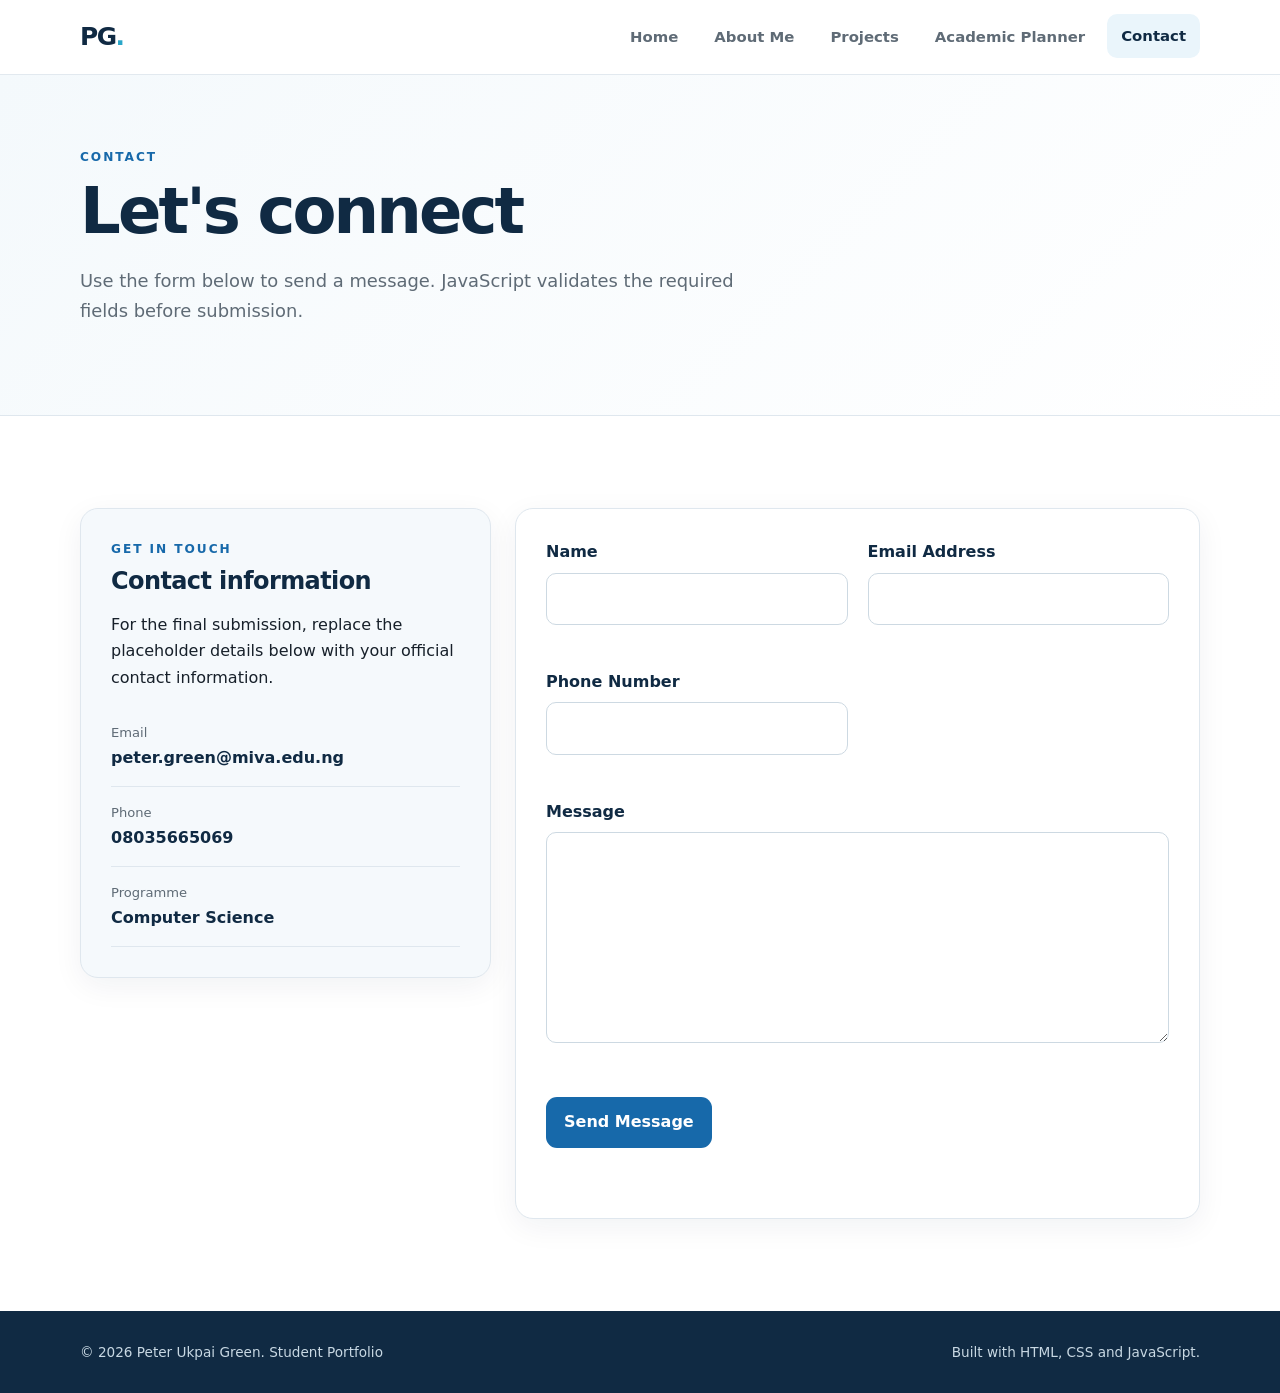
==== contact.html @ fe4ecb3f "portfolio" ====
<!DOCTYPE html>
<html lang="en">
<head>
    <meta charset="UTF-8">
    <meta name="viewport" content="width=device-width, initial-scale=1.0">
    <meta name="description" content="Contact form for Peter Ukpai Green.">
    <title>Contact | Peter Ukpai Green</title>
    <link rel="stylesheet" href="css/style.css">
</head>
<body>
    <header class="site-header">
        <nav class="navbar container" aria-label="Main navigation">
            <a class="brand" href="index.html">PG<span>.</span></a>
            <button class="menu-toggle" type="button" aria-label="Toggle navigation" aria-expanded="false">
                <span></span><span></span><span></span>
            </button>
            <ul class="nav-links">
                <li><a href="index.html">Home</a></li>
                <li><a href="about.html">About Me</a></li>
                <li><a href="projects.html">Projects</a></li>
                <li><a href="planner.html">Academic Planner</a></li>
                <li><a class="active" href="contact.html">Contact</a></li>
            </ul>
        </nav>
    </header>

    <main>
        <section class="page-hero section">
            <div class="container">
                <p class="eyebrow">CONTACT</p>
                <h1>Let's connect</h1>
                <p class="lead narrow">Use the form below to send a message. JavaScript validates the required fields before submission.</p>
            </div>
        </section>

        <section class="section">
            <div class="container contact-grid">
                <aside class="content-card contact-info">
                    <p class="eyebrow">GET IN TOUCH</p>
                    <h2>Contact information</h2>
                    <p>For the final submission, replace the placeholder details below with your official contact information.</p>

                    <div class="contact-item">
                        <span>Email</span>
                        <strong>peter.green@miva.edu.ng</strong>
                    </div>
                    <div class="contact-item">
                        <span>Phone</span>
                        <strong>08035665069</strong>
                    </div>
                    <div class="contact-item">
                        <span>Programme</span>
                        <strong>Computer Science</strong>
                    </div>
                </aside>

                <article class="form-card">
                    <form id="contactForm" novalidate>
                        <div class="form-grid">
                            <div class="field">
                                <label for="name">Name</label>
                                <input id="name" name="name" type="text" autocomplete="name" required>
                                <small class="error" id="nameError"></small>
                            </div>

                            <div class="field">
                                <label for="email">Email Address</label>
                                <input id="email" name="email" type="email" autocomplete="email" required>
                                <small class="error" id="emailError"></small>
                            </div>

                            <div class="field">
                                <label for="phone">Phone Number</label>
                                <input id="phone" name="phone" type="tel" inputmode="numeric" autocomplete="tel" required>
                                <small class="error" id="phoneError"></small>
                            </div>

                            <div class="field field-full">
                                <label for="message">Message</label>
                                <textarea id="message" name="message" rows="7" required></textarea>
                                <small class="error" id="messageError"></small>
                            </div>
                        </div>

                        <button class="btn btn-primary" type="submit">Send Message</button>
                        <p id="contactSuccess" class="success-message" aria-live="polite"></p>
                    </form>
                </article>
            </div>
        </section>
    </main>

    <footer class="site-footer">
        <div class="container footer-inner">
            <p>&copy; 2026 Peter Ukpai Green. Student Portfolio</p>
            <p>Built with HTML, CSS and JavaScript.</p>
        </div>
    </footer>

    <script src="js/script.js"></script>
</body>
</html>
---- css/style.css ----
:root {
    --navy: #102a43;
    --blue: #1769aa;
    --blue-dark: #0d4f82;
    --cyan: #2aa7c9;
    --ink: #17202a;
    --muted: #5f6b76;
    --line: #dfe7ee;
    --soft: #f4f8fb;
    --white: #ffffff;
    --success: #1b7f5b;
    --danger: #b42318;
    --shadow: 0 18px 45px rgba(16, 42, 67, 0.10);
    --radius: 18px;
    --max: 1120px;
}

* { box-sizing: border-box; }

html { scroll-behavior: smooth; }

body {
    margin: 0;
    color: var(--ink);
    background: var(--white);
    font-family: Inter, ui-sans-serif, system-ui, -apple-system, BlinkMacSystemFont, "Segoe UI", sans-serif;
    line-height: 1.65;
}

img, video { max-width: 100%; display: block; }

a { color: inherit; }

.container {
    width: min(calc(100% - 40px), var(--max));
    margin-inline: auto;
}

.site-header {
    position: sticky;
    top: 0;
    z-index: 100;
    background: rgba(255,255,255,.94);
    backdrop-filter: blur(12px);
    border-bottom: 1px solid rgba(223,231,238,.9);
}

.navbar {
    min-height: 74px;
    display: flex;
    align-items: center;
    justify-content: space-between;
    gap: 30px;
}

.brand {
    font-size: 1.55rem;
    font-weight: 900;
    text-decoration: none;
    color: var(--navy);
    letter-spacing: -0.06em;
}

.brand span { color: var(--cyan); }

.nav-links {
    list-style: none;
    display: flex;
    gap: 8px;
    padding: 0;
    margin: 0;
}

.nav-links a {
    display: block;
    padding: 10px 14px;
    border-radius: 10px;
    color: var(--muted);
    text-decoration: none;
    font-size: .93rem;
    font-weight: 700;
    transition: background .2s ease, color .2s ease, transform .2s ease;
}

.nav-links a:hover,
.nav-links a.active {
    color: var(--navy);
    background: #eaf5fb;
    transform: translateY(-1px);
}

.menu-toggle {
    display: none;
    border: 0;
    background: transparent;
    padding: 8px;
    cursor: pointer;
}

.menu-toggle span {
    display: block;
    width: 25px;
    height: 2px;
    background: var(--navy);
    margin: 5px;
    transition: transform .2s ease;
}

.section { padding: 92px 0; }

.section-soft { background: var(--soft); }

.hero {
    min-height: 660px;
    display: flex;
    align-items: center;
    background:
        radial-gradient(circle at 85% 15%, rgba(42,167,201,.16), transparent 28%),
        linear-gradient(135deg, #f8fcff 0%, #eef7fb 100%);
}

.hero-grid {
    display: grid;
    grid-template-columns: 1.1fr .9fr;
    gap: 70px;
    align-items: center;
}

.hero-copy h1,
.page-hero h1 {
    margin: 10px 0 20px;
    color: var(--navy);
    line-height: 1.08;
    letter-spacing: -0.045em;
    font-size: clamp(2.7rem, 6vw, 5rem);
}

.hero-copy h1 span { color: var(--blue); }

.lead {
    max-width: 700px;
    font-size: 1.12rem;
    color: var(--muted);
}

.lead.narrow { max-width: 680px; }

.eyebrow {
    margin: 0;
    color: var(--blue);
    font-size: .76rem;
    font-weight: 900;
    letter-spacing: .16em;
}

.button-row {
    display: flex;
    flex-wrap: wrap;
    gap: 12px;
    margin-top: 30px;
}

.btn {
    border: 0;
    border-radius: 11px;
    padding: 12px 18px;
    display: inline-flex;
    align-items: center;
    justify-content: center;
    text-decoration: none;
    font: inherit;
    font-weight: 800;
    cursor: pointer;
    transition: transform .2s ease, box-shadow .2s ease, background .2s ease;
}

.btn:hover {
    transform: translateY(-2px);
    box-shadow: 0 10px 22px rgba(16,42,67,.14);
}

.btn-primary { color: white; background: var(--blue); }
.btn-primary:hover { background: var(--blue-dark); }
.btn-secondary { color: var(--navy); background: white; border: 1px solid var(--line); }

.profile-card {
    margin: 0;
    padding: 18px;
    background: white;
    border: 1px solid var(--line);
    border-radius: 24px;
    box-shadow: var(--shadow);
    transform: rotate(1.2deg);
}

.profile-card figcaption {
    padding: 14px 4px 2px;
    text-align: center;
    font-weight: 800;
    color: var(--navy);
}

.profile-frame {
    overflow: hidden;
    border-radius: 16px;
    aspect-ratio: 4 / 5;
    background: #dcecf4;
}

.section-heading {
    max-width: 720px;
    margin-bottom: 38px;
}

.section-heading h2,
.content-card h2,
.planner-card h2,
.form-card h2,
.contact-info h2,
.planner-info h2 {
    color: var(--navy);
    line-height: 1.2;
    margin: 8px 0 12px;
    letter-spacing: -.025em;
}

.section-heading h2 { font-size: clamp(2rem, 4vw, 3rem); }

.feature-grid,
.project-grid {
    display: grid;
    grid-template-columns: repeat(3, 1fr);
    gap: 22px;
}

.feature-card,
.content-card,
.project-card,
.planner-card,
.form-card {
    background: white;
    border: 1px solid var(--line);
    border-radius: var(--radius);
    box-shadow: 0 8px 30px rgba(16,42,67,.06);
}

.feature-card {
    padding: 28px;
    transition: transform .2s ease, box-shadow .2s ease;
}

.feature-card:hover {
    transform: translateY(-5px);
    box-shadow: var(--shadow);
}

.icon {
    width: 46px;
    height: 46px;
    border-radius: 12px;
    display: grid;
    place-items: center;
    color: var(--blue);
    background: #eaf5fb;
    font-weight: 900;
}

.feature-card h3 { margin-bottom: 6px; color: var(--navy); }
.feature-card p { color: var(--muted); margin-bottom: 0; }

.media-section {
    display: grid;
    grid-template-columns: .8fr 1.2fr;
    gap: 45px;
    align-items: center;
}

.media-card {
    border: 1px solid var(--line);
    border-radius: var(--radius);
    padding: 12px;
    box-shadow: var(--shadow);
}


.media-note {
    color: var(--muted);
    font-size: .82rem;
    margin: 10px 4px 2px;
}

.page-hero {
    padding: 72px 0;
    background: linear-gradient(135deg, #f4f9fc, #ffffff);
    border-bottom: 1px solid var(--line);
}

.page-hero h1 { font-size: clamp(2.4rem, 5vw, 4rem); }

.about-grid,
.contact-grid,
.planner-layout,
.two-column {
    display: grid;
    grid-template-columns: 1.2fr .8fr;
    gap: 24px;
    align-items: start;
}

.content-card,
.form-card,
.planner-card { padding: 30px; }

.highlight-card { background: var(--navy); color: white; }
.highlight-card h2, .highlight-card .eyebrow { color: white; }
.highlight-card p { color: #d8e7f0; }

.quote-box {
    display: grid;
    gap: 3px;
    padding: 18px;
    margin-top: 25px;
    border-radius: 12px;
    background: rgba(255,255,255,.09);
    border: 1px solid rgba(255,255,255,.14);
}

.quote-box span { color: #c6d9e5; font-size: .9rem; }

.table-wrap { overflow-x: auto; margin-top: 20px; }

table {
    width: 100%;
    border-collapse: collapse;
    min-width: 500px;
}

caption {
    text-align: left;
    margin-bottom: 10px;
    font-weight: 800;
    color: var(--navy);
}

th, td {
    padding: 13px 14px;
    border-bottom: 1px solid var(--line);
    text-align: left;
}

th { background: #f5f9fc; color: var(--navy); }

.skill-list,
.interest-list,
.check-list {
    margin: 18px 0 0;
    padding-left: 22px;
}

.skill-list {
    columns: 2;
}

.skill-list li,
.interest-list li,
.check-list li { margin: 8px 0; }

.project-card {
    overflow: hidden;
    transition: transform .2s ease, box-shadow .2s ease;
}

.project-card:hover {
    transform: translateY(-6px);
    box-shadow: var(--shadow);
}

.project-card > img {
    width: 100%;
    aspect-ratio: 16 / 9;
    object-fit: cover;
    background: #eaf5fb;
}

.project-body { padding: 24px; }

.tag {
    display: inline-block;
    padding: 5px 9px;
    border-radius: 999px;
    background: #eaf5fb;
    color: var(--blue);
    font-size: .72rem;
    font-weight: 900;
}

.project-body h2 { margin: 12px 0 8px; color: var(--navy); font-size: 1.3rem; }
.project-body p { color: var(--muted); }
.text-link { color: var(--blue); font-weight: 900; text-decoration: none; }

.planner-layout { grid-template-columns: 1.5fr .5fr; }

.planner-header {
    display: flex;
    align-items: flex-end;
    justify-content: space-between;
    gap: 20px;
    margin-bottom: 28px;
}

.task-count {
    padding: 7px 11px;
    border-radius: 999px;
    background: #eef7fb;
    color: var(--blue);
    font-size: .8rem;
    font-weight: 900;
}

.task-form label,
.field label {
    display: block;
    margin-bottom: 7px;
    font-weight: 800;
    color: var(--navy);
}

.task-input-row {
    display: grid;
    grid-template-columns: 1fr auto;
    gap: 10px;
}

input, textarea {
    width: 100%;
    border: 1px solid #cdd9e2;
    border-radius: 10px;
    padding: 12px 13px;
    font: inherit;
    color: var(--ink);
    background: white;
    outline: none;
    transition: border-color .2s ease, box-shadow .2s ease;
}

input:focus, textarea:focus {
    border-color: var(--blue);
    box-shadow: 0 0 0 3px rgba(23,105,170,.12);
}

.form-message { min-height: 22px; color: var(--danger); font-size: .88rem; }

.task-list {
    list-style: none;
    padding: 0;
    margin: 20px 0 0;
    display: grid;
    gap: 10px;
}

.task-item {
    display: grid;
    grid-template-columns: auto 1fr auto;
    align-items: center;
    gap: 12px;
    padding: 14px;
    border: 1px solid var(--line);
    border-radius: 12px;
    background: #fbfdfe;
}

.task-item.completed .task-text {
    color: #77818a;
    text-decoration: line-through;
}

.task-check {
    width: 22px;
    height: 22px;
    cursor: pointer;
    accent-color: var(--blue);
}

.delete-task {
    border: 0;
    background: transparent;
    color: var(--danger);
    cursor: pointer;
    font-weight: 800;
}

.empty-state {
    text-align: center;
    padding: 45px 15px 25px;
    color: var(--muted);
}

.empty-icon {
    width: 46px;
    height: 46px;
    margin: 0 auto 12px;
    display: grid;
    place-items: center;
    border-radius: 50%;
    color: var(--success);
    background: #eaf8f2;
    font-weight: 900;
}

.empty-state h3 { margin: 0; color: var(--navy); }

.contact-grid { grid-template-columns: .75fr 1.25fr; }

.contact-info { background: #f5f9fc; }

.contact-item {
    display: grid;
    gap: 1px;
    padding: 15px 0;
    border-bottom: 1px solid var(--line);
}

.contact-item span { color: var(--muted); font-size: .82rem; }
.contact-item strong { color: var(--navy); overflow-wrap: anywhere; }

.form-grid {
    display: grid;
    grid-template-columns: 1fr 1fr;
    gap: 20px;
    margin-bottom: 22px;
}

.field-full { grid-column: 1 / -1; }

.error {
    display: block;
    min-height: 20px;
    color: var(--danger);
    font-size: .78rem;
    margin-top: 4px;
}

.success-message {
    color: var(--success);
    font-weight: 800;
    min-height: 24px;
    margin-bottom: 0;
}

.site-footer {
    padding: 30px 0;
    background: var(--navy);
    color: #c8d8e3;
}

.footer-inner {
    display: flex;
    justify-content: space-between;
    gap: 20px;
    flex-wrap: wrap;
    font-size: .85rem;
}

.footer-inner p { margin: 0; }

code {
    padding: 2px 5px;
    border-radius: 4px;
    background: #edf3f7;
}

@media (max-width: 900px) {
    .hero-grid,
    .media-section,
    .about-grid,
    .contact-grid,
    .planner-layout,
    .two-column {
        grid-template-columns: 1fr;
    }

    .feature-grid,
    .project-grid {
        grid-template-columns: 1fr 1fr;
    }

    .profile-card {
        max-width: 500px;
        margin-inline: auto;
    }

    .planner-layout { gap: 18px; }
}

@media (max-width: 720px) {
    .container { width: min(calc(100% - 28px), var(--max)); }
    .section { padding: 65px 0; }

    .menu-toggle { display: block; }

    .nav-links {
        position: absolute;
        top: 74px;
        left: 14px;
        right: 14px;
        display: none;
        padding: 10px;
        flex-direction: column;
        background: white;
        border: 1px solid var(--line);
        border-radius: 14px;
        box-shadow: var(--shadow);
    }

    .nav-links.open { display: flex; }

    .nav-links a { width: 100%; }

    .hero { min-height: auto; }

    .hero-copy h1 { font-size: 2.7rem; }

    .feature-grid,
    .project-grid,
    .form-grid {
        grid-template-columns: 1fr;
    }

    .field-full { grid-column: auto; }

    .skill-list { columns: 1; }

    .task-input-row { grid-template-columns: 1fr; }

    .button-row .btn { width: 100%; }

    .footer-inner { flex-direction: column; }
}

.profile-frame img{width:100%;height:100%;object-fit:cover;object-position:center top}
.profile-card figcaption span{color:var(--muted);font-weight:600;font-size:.9rem}
.media-card audio{width:100%;margin-top:10px}
.project-note{margin-top:24px}
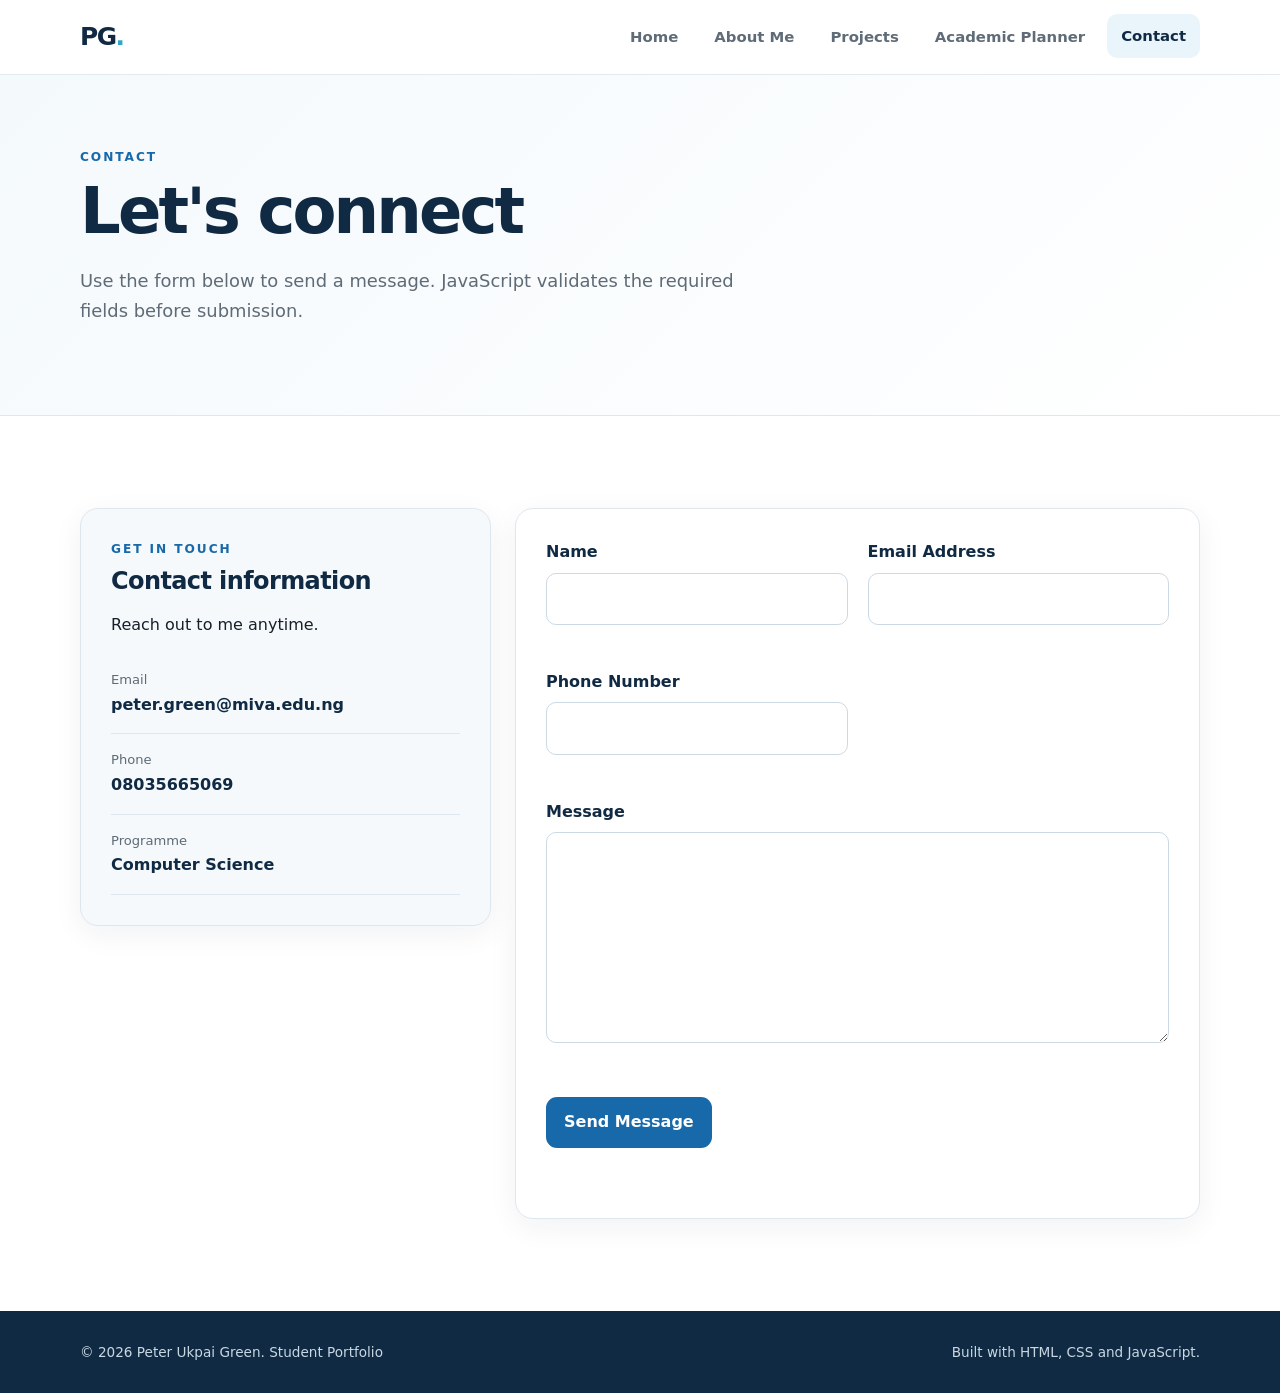
==== commit e122b645: "Update contact.html" ====
--- a/contact.html
+++ b/contact.html
@@ -38,7 +38,7 @@
                 <aside class="content-card contact-info">
                     <p class="eyebrow">GET IN TOUCH</p>
                     <h2>Contact information</h2>
-                    <p>For the final submission, replace the placeholder details below with your official contact information.</p>
+                    <p>Reach out to me anytime.</p>
 
                     <div class="contact-item">
                         <span>Email</span>
